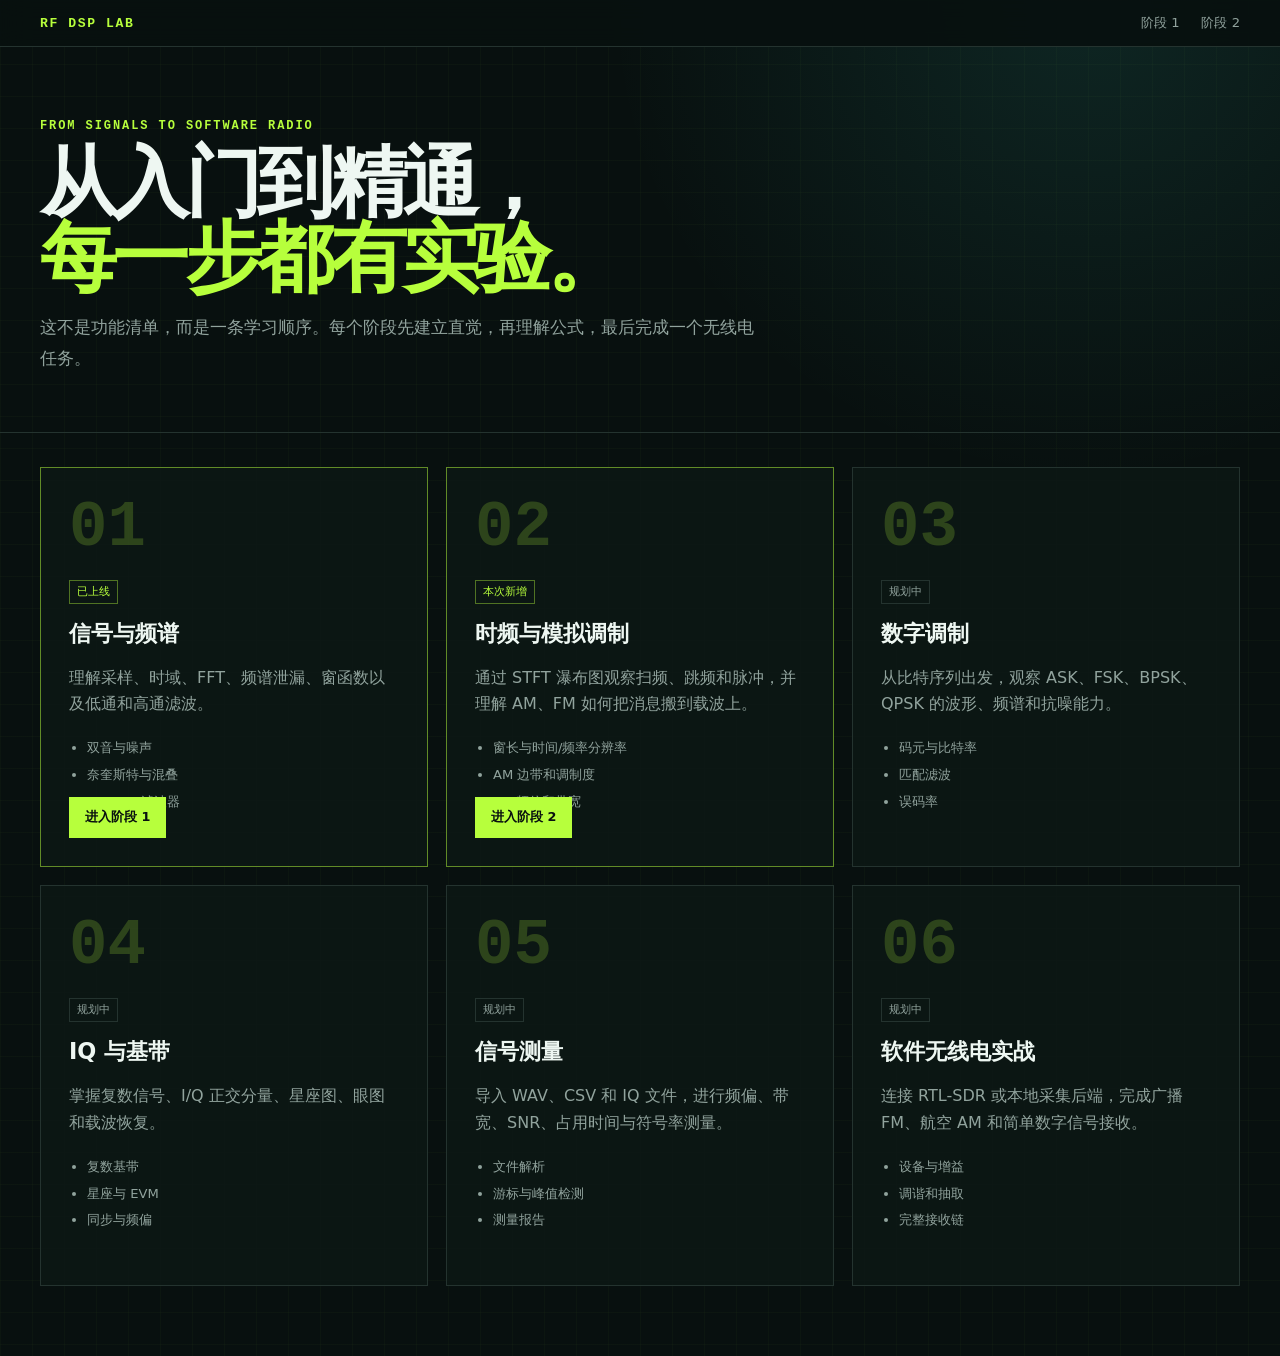
==== roadmap.html @ 9248a570 "feat: release RF DSP Lab v0.2.0" ====
<!doctype html>
<html lang="zh-CN">
<head>
  <meta charset="UTF-8">
  <meta name="viewport" content="width=device-width, initial-scale=1.0">
  <title>学习路线 | RF DSP Lab</title>
  <link rel="stylesheet" href="styles.css">
  <link rel="stylesheet" href="stage2.css">
</head>
<body>
  <nav class="top-nav">
    <a class="brand" href="roadmap.html">RF DSP LAB</a>
    <div>
      <a href="index.html">阶段 1</a>
      <a href="stage2.html">阶段 2</a>
    </div>
  </nav>

  <header class="route-hero">
    <p class="eyebrow">FROM SIGNALS TO SOFTWARE RADIO</p>
    <h1>从入门到精通，<br><span>每一步都有实验。</span></h1>
    <p>这不是功能清单，而是一条学习顺序。每个阶段先建立直觉，再理解公式，最后完成一个无线电任务。</p>
  </header>

  <main class="route-main">
    <section class="route-grid">
      <article class="route-card active">
        <div class="route-number">01</div>
        <p class="route-state">已上线</p>
        <h2>信号与频谱</h2>
        <p>理解采样、时域、FFT、频谱泄漏、窗函数以及低通和高通滤波。</p>
        <ul>
          <li>双音与噪声</li>
          <li>奈奎斯特与混叠</li>
          <li>FIR / IIR 滤波器</li>
        </ul>
        <a class="route-button" href="index.html">进入阶段 1</a>
      </article>

      <article class="route-card active">
        <div class="route-number">02</div>
        <p class="route-state">本次新增</p>
        <h2>时频与模拟调制</h2>
        <p>通过 STFT 瀑布图观察扫频、跳频和脉冲，并理解 AM、FM 如何把消息搬到载波上。</p>
        <ul>
          <li>窗长与时间/频率分辨率</li>
          <li>AM 边带和调制度</li>
          <li>FM 频偏和带宽</li>
        </ul>
        <a class="route-button" href="stage2.html">进入阶段 2</a>
      </article>

      <article class="route-card">
        <div class="route-number">03</div>
        <p class="route-state muted">规划中</p>
        <h2>数字调制</h2>
        <p>从比特序列出发，观察 ASK、FSK、BPSK、QPSK 的波形、频谱和抗噪能力。</p>
        <ul>
          <li>码元与比特率</li>
          <li>匹配滤波</li>
          <li>误码率</li>
        </ul>
      </article>

      <article class="route-card">
        <div class="route-number">04</div>
        <p class="route-state muted">规划中</p>
        <h2>IQ 与基带</h2>
        <p>掌握复数信号、I/Q 正交分量、星座图、眼图和载波恢复。</p>
        <ul>
          <li>复数基带</li>
          <li>星座与 EVM</li>
          <li>同步与频偏</li>
        </ul>
      </article>

      <article class="route-card">
        <div class="route-number">05</div>
        <p class="route-state muted">规划中</p>
        <h2>信号测量</h2>
        <p>导入 WAV、CSV 和 IQ 文件，进行频偏、带宽、SNR、占用时间与符号率测量。</p>
        <ul>
          <li>文件解析</li>
          <li>游标与峰值检测</li>
          <li>测量报告</li>
        </ul>
      </article>

      <article class="route-card">
        <div class="route-number">06</div>
        <p class="route-state muted">规划中</p>
        <h2>软件无线电实战</h2>
        <p>连接 RTL-SDR 或本地采集后端，完成广播 FM、航空 AM 和简单数字信号接收。</p>
        <ul>
          <li>设备与增益</li>
          <li>调谐和抽取</li>
          <li>完整接收链</li>
        </ul>
      </article>
    </section>
  </main>
</body>
</html>
---- styles.css ----
:root {
  color-scheme: dark;
  --bg: #08100f;
  --panel: #0d1715;
  --card: #101d1a;
  --line: #24332f;
  --text: #eef7f2;
  --muted: #91a39d;
  --acid: #b7ff3c;
  --cyan: #45e8d4;
  --orange: #ff9f43;
  --danger: #ff6b64;
}

* {
  box-sizing: border-box;
}

body {
  margin: 0;
  min-width: 320px;
  color: var(--text);
  background:
    radial-gradient(circle at 85% 0%, rgba(69, 232, 212, 0.1), transparent 30rem),
    linear-gradient(rgba(183, 255, 60, 0.025) 1px, transparent 1px),
    linear-gradient(90deg, rgba(183, 255, 60, 0.025) 1px, transparent 1px),
    var(--bg);
  background-size: auto, 32px 32px, 32px 32px, auto;
  font-family: Inter, "Microsoft YaHei", system-ui, sans-serif;
}

button,
input,
select {
  font: inherit;
}

.hero {
  display: flex;
  justify-content: space-between;
  gap: 3rem;
  max-width: 1480px;
  margin: 0 auto;
  padding: 64px 40px 48px;
  border-bottom: 1px solid var(--line);
}

.eyebrow,
.chart-kicker {
  margin: 0 0 12px;
  color: var(--acid);
  font-family: "Cascadia Code", Consolas, monospace;
  font-size: 0.75rem;
  font-weight: 700;
  letter-spacing: 0.16em;
}

h1 {
  margin: 0;
  max-width: 760px;
  font-size: clamp(2.5rem, 6vw, 5rem);
  line-height: 0.98;
  letter-spacing: -0.06em;
}

h1 span {
  color: var(--acid);
}

.intro {
  max-width: 700px;
  margin: 28px 0 0;
  color: var(--muted);
  font-size: 1.05rem;
  line-height: 1.8;
}

.status-card {
  align-self: flex-start;
  display: flex;
  align-items: center;
  gap: 12px;
  min-width: 220px;
  padding: 16px 18px;
  border: 1px solid var(--line);
  background: rgba(13, 23, 21, 0.8);
}

.status-card small {
  display: block;
  margin-top: 4px;
  color: var(--muted);
}

.status-dot {
  width: 10px;
  height: 10px;
  border-radius: 50%;
  background: var(--acid);
  box-shadow: 0 0 16px var(--acid);
}

main {
  display: grid;
  grid-template-columns: 340px minmax(0, 1fr);
  gap: 28px;
  max-width: 1480px;
  margin: 0 auto;
  padding: 32px 40px 60px;
}

.control-panel {
  align-self: start;
  position: sticky;
  top: 20px;
  border: 1px solid var(--line);
  background: rgba(13, 23, 21, 0.94);
}

.panel-heading {
  display: flex;
  align-items: center;
  justify-content: space-between;
  padding: 18px 20px;
  border-bottom: 1px solid var(--line);
  font-weight: 700;
}

.text-button {
  border: 0;
  color: var(--acid);
  background: none;
  cursor: pointer;
  font-size: 0.8rem;
}

.control-section {
  display: grid;
  grid-template-columns: 48px 1fr;
  border-bottom: 1px solid var(--line);
}

.section-index {
  padding-top: 22px;
  border-right: 1px solid var(--line);
  color: var(--acid);
  font-family: "Cascadia Code", Consolas, monospace;
  text-align: center;
}

.control-content {
  padding: 20px;
}

.control-content h2 {
  margin: 0 0 20px;
  font-size: 1rem;
}

label {
  display: block;
  margin-top: 18px;
  color: var(--muted);
  font-size: 0.8rem;
}

label output {
  float: right;
  color: var(--text);
  font-family: "Cascadia Code", Consolas, monospace;
}

.value-control {
  display: grid;
  grid-template-columns: 1fr auto;
  align-items: center;
  gap: 8px;
  margin-top: 8px;
  padding-right: 10px;
  border: 1px solid var(--line);
  color: var(--muted);
  background: #08110f;
  font-family: "Cascadia Code", Consolas, monospace;
}

.number-input {
  min-width: 0;
  width: 100%;
  padding: 9px 10px;
  border: 0;
  color: var(--text);
  background: transparent;
  outline: none;
  font-family: "Cascadia Code", Consolas, monospace;
}

.value-control:focus-within {
  border-color: var(--acid);
}

.control-hint {
  margin: 10px 0 0;
  color: #71857e;
  font-size: 0.72rem;
  line-height: 1.55;
}

.filter-parameters {
  margin-top: 14px;
  padding: 2px 12px 14px;
  border-left: 2px solid rgba(183, 255, 60, 0.28);
  background: rgba(183, 255, 60, 0.025);
}

.filter-parameters[hidden] {
  display: none;
}

.signal-state {
  display: inline-block;
  margin-top: 8px;
  padding: 3px 7px;
  border: 1px solid rgba(183, 255, 60, 0.35);
  color: var(--acid);
  font-size: 0.68rem;
}

.signal-state.is-off {
  border-color: var(--line);
  color: var(--muted);
}

.value-control.is-disabled {
  opacity: 0.45;
}

input:disabled {
  cursor: not-allowed;
}

select {
  width: 100%;
  margin-top: 8px;
  padding: 10px 12px;
  border: 1px solid var(--line);
  border-radius: 0;
  color: var(--text);
  background: #08110f;
}

input[type="range"] {
  width: 100%;
  height: 3px;
  margin-top: 14px;
  accent-color: var(--acid);
}

.workspace {
  min-width: 0;
}

.warning {
  margin-bottom: 20px;
  padding: 14px 18px;
  border-left: 3px solid var(--danger);
  color: #ffd8d6;
  background: rgba(255, 107, 100, 0.1);
}

.metrics {
  display: grid;
  grid-template-columns: repeat(4, 1fr);
  gap: 1px;
  margin-bottom: 20px;
  border: 1px solid var(--line);
  background: var(--line);
}

.metrics article {
  padding: 18px;
  background: var(--panel);
}

.metrics small {
  display: block;
  margin-bottom: 7px;
  color: var(--muted);
}

.metrics strong {
  display: block;
  color: var(--acid);
  font-family: "Cascadia Code", Consolas, monospace;
  font-size: 1rem;
  line-height: 1.4;
  overflow-wrap: anywhere;
}

label.is-disabled {
  opacity: 0.5;
}

.chart-card,
.lesson-card {
  margin-bottom: 20px;
  padding: 24px;
  border: 1px solid var(--line);
  background: rgba(16, 29, 26, 0.92);
}

.chart-heading {
  display: flex;
  align-items: flex-start;
  justify-content: space-between;
  gap: 24px;
  margin-bottom: 18px;
}

.chart-heading h2,
.lesson-card h2 {
  margin: 0;
  font-size: 1.35rem;
}

.legend {
  display: flex;
  justify-content: flex-end;
  gap: 18px;
  color: var(--muted);
  font-size: 0.75rem;
}

.chart-heading-side {
  display: grid;
  justify-items: end;
  gap: 14px;
}

.chart-toolbar {
  display: flex;
  flex-wrap: wrap;
  justify-content: flex-end;
  gap: 6px;
}

.chart-toolbar button {
  min-width: 36px;
  padding: 6px 9px;
  border: 1px solid var(--line);
  color: var(--muted);
  background: #09120f;
  cursor: pointer;
  font-family: "Cascadia Code", Consolas, monospace;
  font-size: 0.72rem;
}

.chart-toolbar button:hover,
.chart-toolbar button:focus-visible {
  border-color: var(--acid);
  color: var(--acid);
  outline: none;
}

.legend i {
  display: inline-block;
  width: 18px;
  height: 2px;
  margin-right: 7px;
  vertical-align: middle;
}

.legend .is-hidden {
  display: none;
}

.legend .raw {
  background: var(--cyan);
}

.legend .filtered {
  background: var(--acid);
}

.chart-stage {
  position: relative;
  overflow: hidden;
  background: #09120f;
}

canvas {
  display: block;
  width: 100%;
  height: clamp(260px, 30vw, 380px);
  background: #09120f;
  cursor: crosshair;
  touch-action: none;
  user-select: none;
}

canvas.is-dragging {
  cursor: grabbing;
}

canvas:focus-visible {
  outline: 1px solid var(--acid);
  outline-offset: -1px;
}

.chart-cursor {
  position: absolute;
  top: 10px;
  right: 12px;
  padding: 5px 8px;
  color: #b8c7c2;
  background: rgba(8, 16, 15, 0.82);
  pointer-events: none;
  font-family: "Cascadia Code", Consolas, monospace;
  font-size: 0.68rem;
}

.chart-footer {
  display: flex;
  align-items: baseline;
  justify-content: space-between;
  gap: 20px;
}

.chart-note {
  margin: 16px 0 0;
  color: var(--muted);
  font-size: 0.82rem;
  line-height: 1.6;
}

.range-readout {
  flex: 0 0 auto;
  margin-top: 16px;
  color: var(--acid);
  font-family: "Cascadia Code", Consolas, monospace;
  font-size: 0.72rem;
}

.lesson-card {
  display: grid;
  grid-template-columns: 220px 1fr;
  gap: 32px;
}

.lesson-card ol {
  margin: 0;
  padding: 0;
  list-style: none;
  counter-reset: tasks;
}

.lesson-card li {
  display: grid;
  grid-template-columns: minmax(150px, 0.8fr) 1.3fr;
  gap: 20px;
  align-items: center;
  padding: 14px 0;
  border-bottom: 1px solid var(--line);
  counter-increment: tasks;
}

.lesson-card li:last-child {
  border-bottom: 0;
}

.lesson-card button {
  border: 0;
  color: var(--text);
  background: none;
  cursor: pointer;
  text-align: left;
}

.lesson-card button::before {
  content: "0" counter(tasks) " / ";
  color: var(--acid);
  font-family: "Cascadia Code", Consolas, monospace;
}

.lesson-card button:hover {
  color: var(--acid);
}

.lesson-card li span {
  color: var(--muted);
  font-size: 0.85rem;
}

footer {
  display: flex;
  justify-content: space-between;
  max-width: 1400px;
  margin: 0 auto;
  padding: 24px 0 40px;
  border-top: 1px solid var(--line);
  color: var(--muted);
  font-size: 0.8rem;
}

@media (max-width: 960px) {
  .hero {
    padding: 40px 22px;
  }

  .status-card {
    display: none;
  }

  main {
    grid-template-columns: 1fr;
    padding: 24px 22px 50px;
  }

  .control-panel {
    position: static;
  }

  .metrics {
    grid-template-columns: repeat(2, 1fr);
  }

  .lesson-card {
    grid-template-columns: 1fr;
  }

  footer {
    margin: 0 22px;
  }
}

@media (max-width: 580px) {
  .metrics {
    grid-template-columns: 1fr;
  }

  .chart-heading,
  footer {
    align-items: flex-start;
    flex-direction: column;
  }

  .chart-heading-side {
    width: 100%;
    justify-items: start;
  }

  .chart-toolbar,
  .legend {
    justify-content: flex-start;
    flex-wrap: wrap;
  }

  .chart-footer {
    align-items: flex-start;
    flex-direction: column;
    gap: 0;
  }

  .lesson-card li {
    grid-template-columns: 1fr;
    gap: 5px;
  }

  canvas {
    height: 240px;
  }
}
---- stage2.css ----
.top-nav {
  position: sticky;
  top: 0;
  z-index: 20;
  display: flex;
  align-items: center;
  justify-content: space-between;
  padding: 14px 40px;
  border-bottom: 1px solid var(--line);
  background: rgba(8, 16, 15, 0.94);
  backdrop-filter: blur(14px);
}

[hidden] {
  display: none !important;
}

.top-nav a {
  color: var(--muted);
  text-decoration: none;
  font-size: 0.82rem;
}

.top-nav div {
  display: flex;
  gap: 22px;
}

.top-nav .brand,
.top-nav a:hover,
.top-nav .current {
  color: var(--acid);
}

.top-nav .brand {
  font-family: "Cascadia Code", Consolas, monospace;
  font-weight: 700;
  letter-spacing: 0.12em;
}

.stage-hero,
.route-hero {
  display: flex;
  align-items: flex-start;
  justify-content: space-between;
  gap: 30px;
  max-width: 1480px;
  margin: 0 auto;
  padding: 54px 40px 42px;
  border-bottom: 1px solid var(--line);
}

.route-hero {
  display: block;
  max-width: 1400px;
  padding-top: 72px;
}

.route-hero > p:last-child {
  max-width: 720px;
  color: var(--muted);
  font-size: 1.05rem;
  line-height: 1.8;
}

.route-button {
  display: inline-block;
  padding: 11px 15px;
  border: 1px solid var(--acid);
  color: #08100f;
  background: var(--acid);
  text-decoration: none;
  font-size: 0.8rem;
  font-weight: 700;
}

.route-button.ghost {
  flex: 0 0 auto;
  color: var(--acid);
  background: transparent;
}

.stage-layout {
  display: grid;
  grid-template-columns: 340px minmax(0, 1fr);
  gap: 28px;
  max-width: 1480px;
  margin: 0 auto;
  padding: 32px 40px 60px;
}

.stage-controls {
  position: sticky;
  top: 72px;
}

.concept-strip {
  display: grid;
  grid-template-columns: repeat(4, 1fr);
  gap: 1px;
  margin-bottom: 20px;
  border: 1px solid var(--line);
  background: var(--line);
}

.concept-strip article {
  padding: 18px;
  background: var(--panel);
}

.concept-strip small,
.concept-strip strong {
  display: block;
}

.concept-strip small {
  margin-bottom: 7px;
  color: var(--muted);
}

.concept-strip strong {
  color: var(--acid);
  font-family: "Cascadia Code", Consolas, monospace;
  line-height: 1.35;
}

.explanation-card {
  display: grid;
  grid-template-columns: minmax(230px, 0.8fr) 1.5fr;
  gap: 34px;
  align-items: center;
  border-left: 3px solid var(--acid);
}

.explanation-card h2 {
  margin: 0;
}

.explanation-card > p {
  margin: 0;
  color: var(--muted);
  line-height: 1.8;
}

.heat-legend {
  display: flex;
  align-items: center;
  gap: 8px;
  color: var(--muted);
  font-size: 0.7rem;
}

.heat-legend i {
  width: 100px;
  height: 8px;
  background: linear-gradient(90deg, #07120f, #126b72, #b7ff3c, #fff7b1);
}

#spectrogramCanvas {
  image-rendering: auto;
}

.chart-badge {
  display: inline-block;
  padding: 5px 8px;
  border: 1px solid var(--line);
  color: var(--muted);
  background: #09120f;
  font-family: "Cascadia Code", Consolas, monospace;
  font-size: 0.68rem;
}

.legend b {
  font-weight: 400;
}

.warning-text {
  color: var(--danger) !important;
}

.route-main {
  display: block;
  max-width: 1400px;
  padding: 34px 40px 70px;
}

.route-grid {
  display: grid;
  grid-template-columns: repeat(3, 1fr);
  gap: 18px;
}

.route-card {
  position: relative;
  min-height: 390px;
  padding: 28px;
  border: 1px solid var(--line);
  background: rgba(13, 23, 21, 0.84);
}

.route-card.active {
  border-color: rgba(183, 255, 60, 0.5);
}

.route-number {
  color: rgba(183, 255, 60, 0.2);
  font-family: "Cascadia Code", Consolas, monospace;
  font-size: 4rem;
  font-weight: 800;
  line-height: 1;
}

.route-state {
  display: inline-block;
  margin: 20px 0 10px;
  padding: 4px 7px;
  border: 1px solid rgba(183, 255, 60, 0.4);
  color: var(--acid);
  font-size: 0.68rem;
}

.route-state.muted {
  border-color: var(--line);
  color: var(--muted);
}

.route-card h2 {
  margin: 4px 0 13px;
  font-size: 1.4rem;
}

.route-card p:not(.route-state),
.route-card li {
  color: var(--muted);
  line-height: 1.65;
}

.route-card ul {
  margin: 20px 0 26px;
  padding-left: 18px;
}

.route-card li {
  margin: 5px 0;
  font-size: 0.82rem;
}

.route-card .route-button {
  position: absolute;
  bottom: 28px;
  left: 28px;
}

footer a {
  color: var(--acid);
  text-decoration: none;
}

.next-stage-link {
  display: grid;
  grid-template-columns: auto auto 32px;
  align-items: center;
  gap: 10px;
  padding: 12px 14px;
  border: 1px solid transparent;
  color: var(--muted);
  text-decoration: none;
  transition: border-color 160ms ease, color 160ms ease, background 160ms ease;
}

.next-stage-link span {
  color: var(--muted);
  font-size: 0.72rem;
  text-transform: uppercase;
}

.next-stage-link strong {
  color: var(--text);
  font-weight: 500;
}

.next-stage-link i {
  color: var(--acid);
  font-size: 1.4rem;
  font-style: normal;
  text-align: right;
  transition: transform 160ms ease;
}

.next-stage-link:hover,
.next-stage-link:focus-visible {
  border-color: rgba(183, 255, 60, 0.45);
  color: var(--acid);
  background: rgba(183, 255, 60, 0.04);
  outline: none;
}

.next-stage-link:hover i,
.next-stage-link:focus-visible i {
  transform: translateX(4px);
}

.footer-links {
  display: flex;
  gap: 24px;
}

@media (max-width: 1050px) {
  .route-grid {
    grid-template-columns: repeat(2, 1fr);
  }
}

@media (max-width: 960px) {
  .stage-layout {
    grid-template-columns: 1fr;
    padding: 24px 22px 50px;
  }

  .stage-controls {
    position: static;
  }

  .stage-hero,
  .route-hero {
    padding: 40px 22px;
  }
}

@media (max-width: 680px) {
  .top-nav {
    padding: 13px 18px;
  }

  .top-nav div {
    gap: 12px;
  }

  .stage-hero {
    flex-direction: column;
  }

  .next-stage-link {
    grid-template-columns: 1fr 28px;
  }

  .next-stage-link span {
    display: none;
  }

  .concept-strip,
  .route-grid {
    grid-template-columns: 1fr;
  }

  .explanation-card {
    grid-template-columns: 1fr;
  }

  .route-main {
    padding: 24px 22px 50px;
  }
}
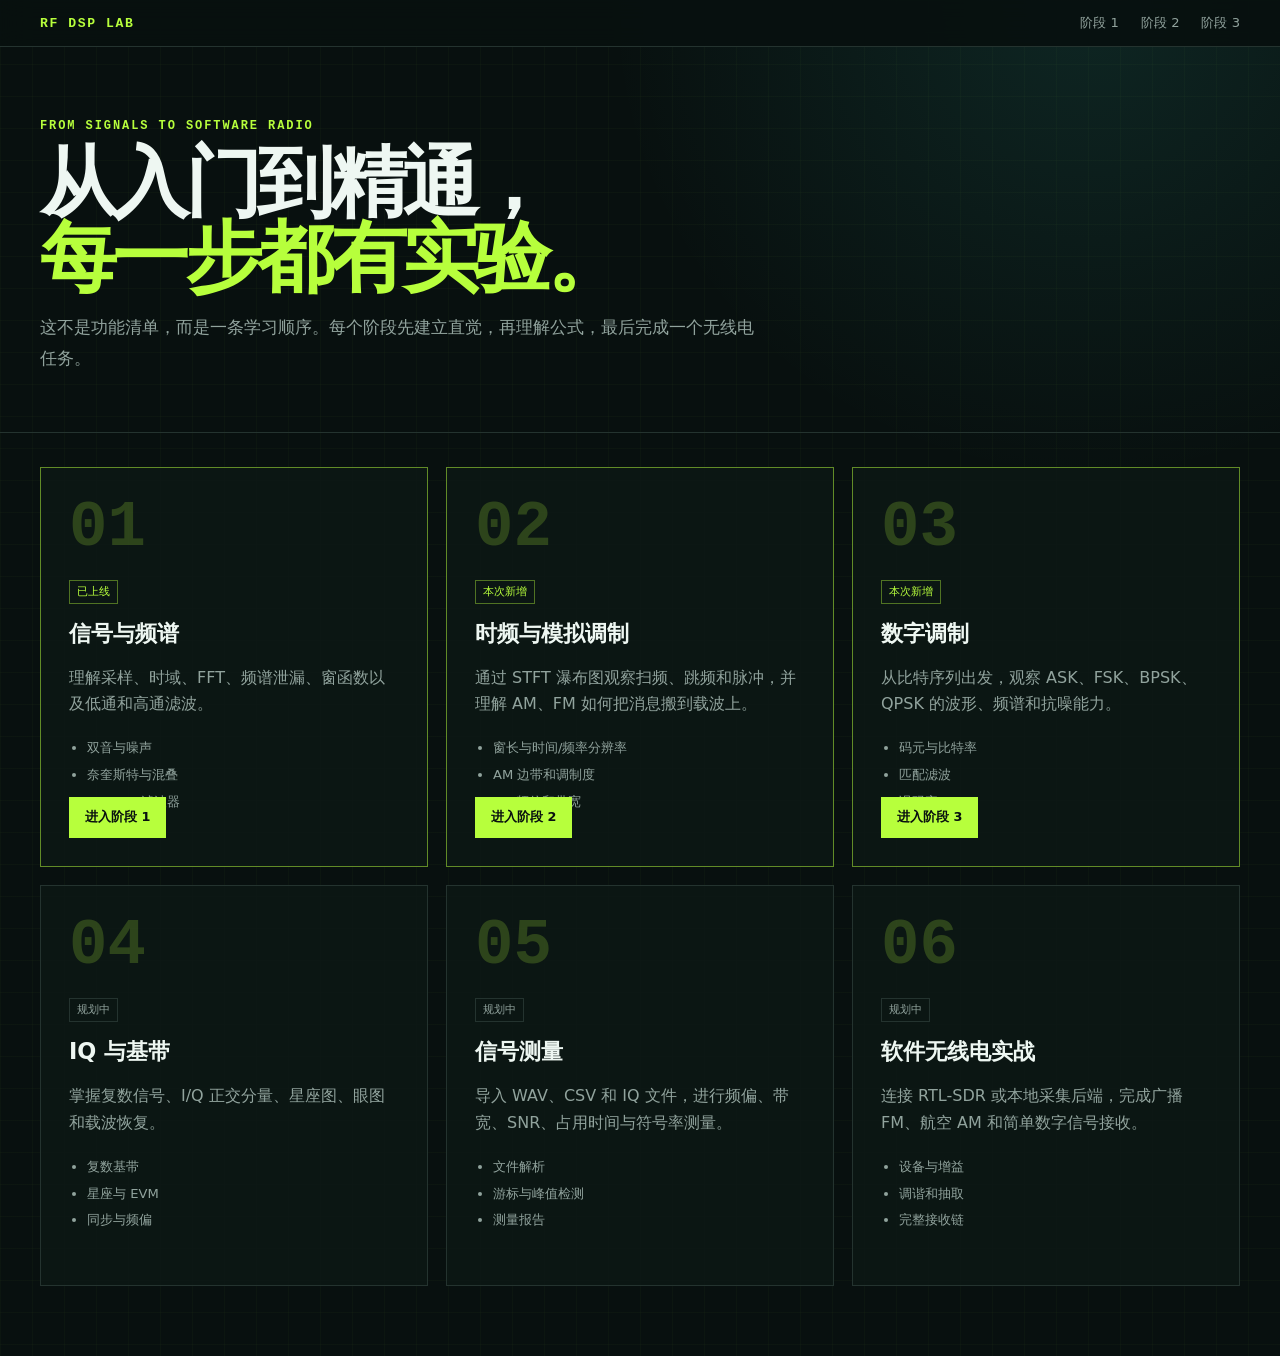
==== commit 24c7f931: "feat: release RF DSP Lab v0.3.0" ====
--- a/roadmap.html
+++ b/roadmap.html
@@ -13,6 +13,7 @@
     <div>
       <a href="index.html">阶段 1</a>
       <a href="stage2.html">阶段 2</a>
+      <a href="stage3.html">阶段 3</a>
     </div>
   </nav>
 
@@ -50,9 +51,9 @@
         <a class="route-button" href="stage2.html">进入阶段 2</a>
       </article>
 
-      <article class="route-card">
+      <article class="route-card active">
         <div class="route-number">03</div>
-        <p class="route-state muted">规划中</p>
+        <p class="route-state">本次新增</p>
         <h2>数字调制</h2>
         <p>从比特序列出发，观察 ASK、FSK、BPSK、QPSK 的波形、频谱和抗噪能力。</p>
         <ul>
@@ -60,6 +61,7 @@
           <li>匹配滤波</li>
           <li>误码率</li>
         </ul>
+        <a class="route-button" href="stage3.html">进入阶段 3</a>
       </article>
 
       <article class="route-card">
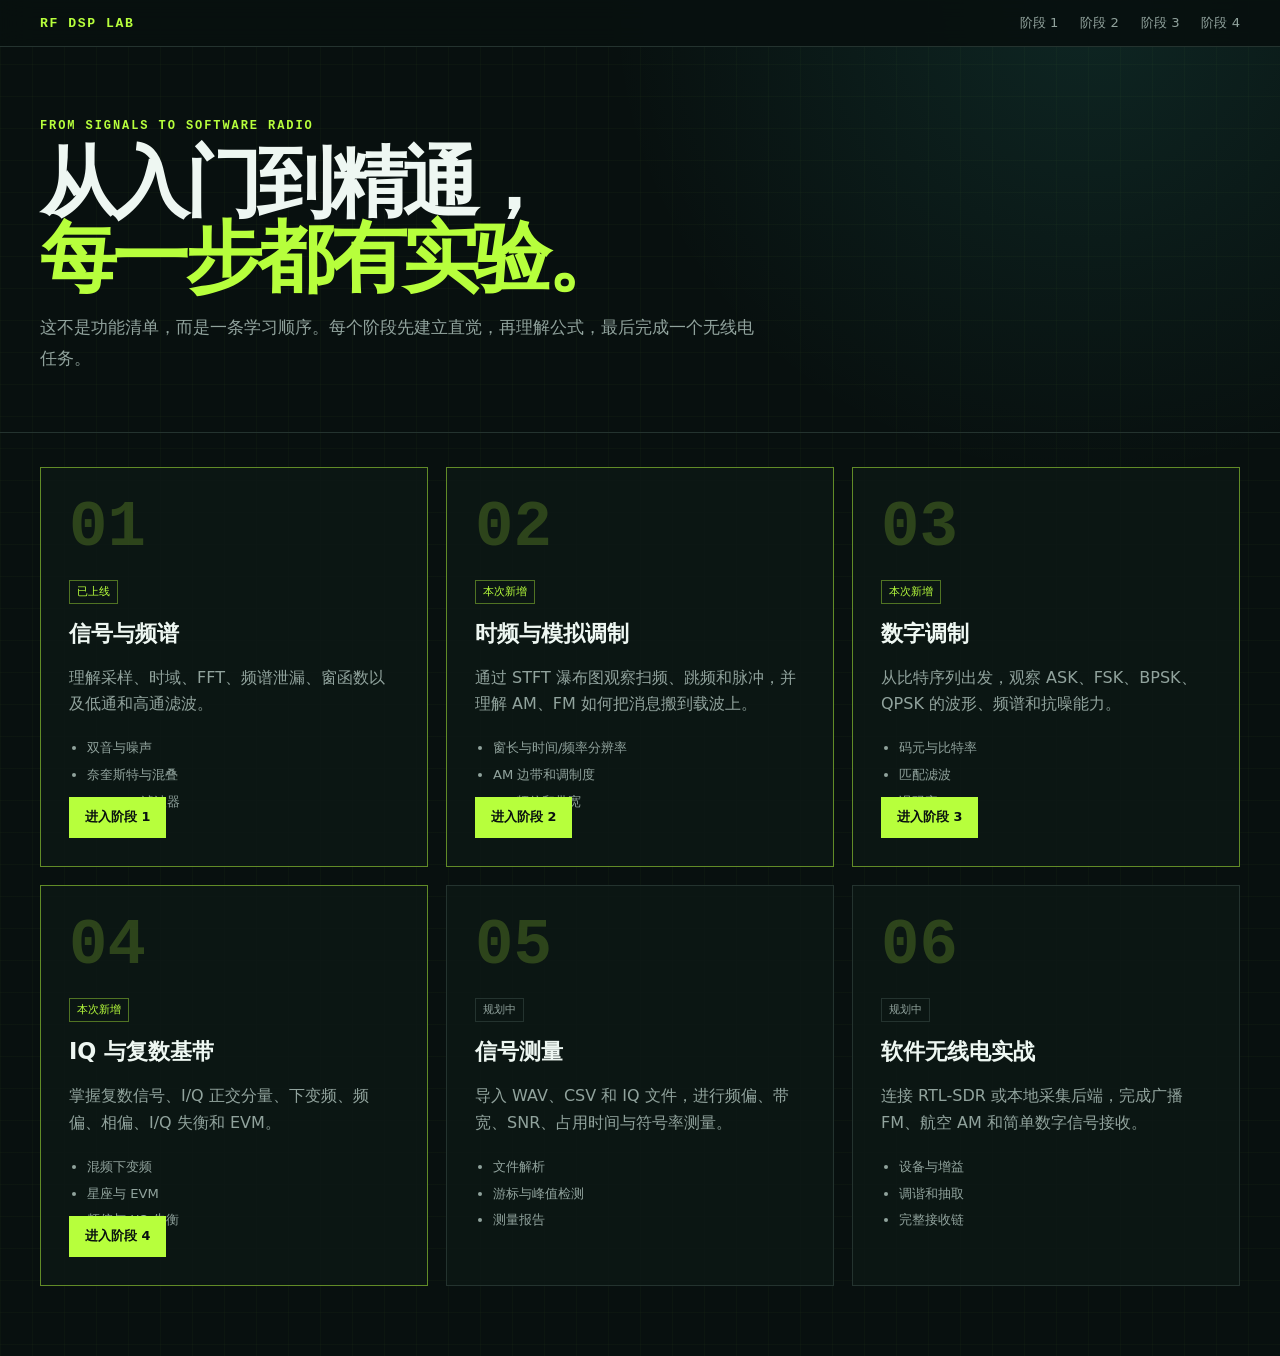
==== commit f44b85b6: "feat: release RF DSP Lab v0.4.0" ====
--- a/roadmap.html
+++ b/roadmap.html
@@ -14,6 +14,7 @@
       <a href="index.html">阶段 1</a>
       <a href="stage2.html">阶段 2</a>
       <a href="stage3.html">阶段 3</a>
+      <a href="stage4.html">阶段 4</a>
     </div>
   </nav>
 
@@ -64,16 +65,17 @@
         <a class="route-button" href="stage3.html">进入阶段 3</a>
       </article>
 
-      <article class="route-card">
+      <article class="route-card active">
         <div class="route-number">04</div>
-        <p class="route-state muted">规划中</p>
-        <h2>IQ 与基带</h2>
-        <p>掌握复数信号、I/Q 正交分量、星座图、眼图和载波恢复。</p>
+        <p class="route-state">本次新增</p>
+        <h2>IQ 与复数基带</h2>
+        <p>掌握复数信号、I/Q 正交分量、下变频、频偏、相偏、I/Q 失衡和 EVM。</p>
         <ul>
-          <li>复数基带</li>
+          <li>混频下变频</li>
           <li>星座与 EVM</li>
-          <li>同步与频偏</li>
+          <li>频偏与 I/Q 失衡</li>
         </ul>
+        <a class="route-button" href="stage4.html">进入阶段 4</a>
       </article>
 
       <article class="route-card">
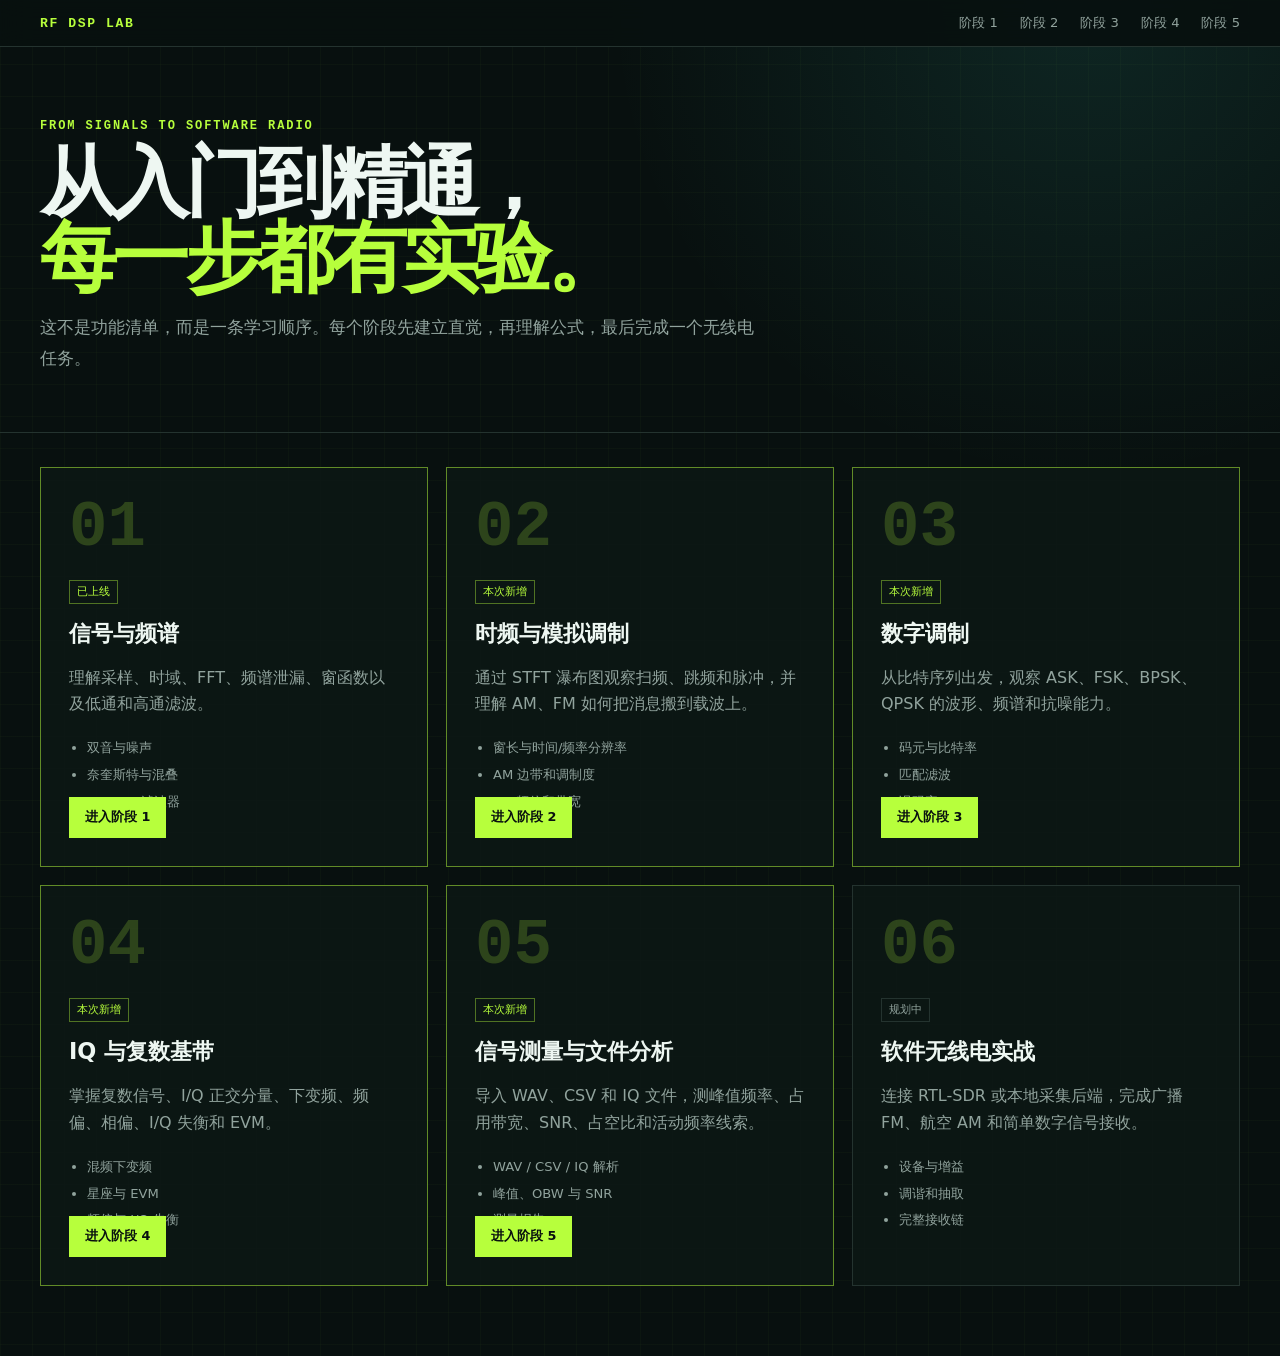
==== commit a3018d93: "feat: release RF DSP Lab v0.5.0" ====
--- a/roadmap.html
+++ b/roadmap.html
@@ -15,6 +15,7 @@
       <a href="stage2.html">阶段 2</a>
       <a href="stage3.html">阶段 3</a>
       <a href="stage4.html">阶段 4</a>
+      <a href="stage5.html">阶段 5</a>
     </div>
   </nav>
 
@@ -78,16 +79,17 @@
         <a class="route-button" href="stage4.html">进入阶段 4</a>
       </article>
 
-      <article class="route-card">
+      <article class="route-card active">
         <div class="route-number">05</div>
-        <p class="route-state muted">规划中</p>
-        <h2>信号测量</h2>
-        <p>导入 WAV、CSV 和 IQ 文件，进行频偏、带宽、SNR、占用时间与符号率测量。</p>
+        <p class="route-state">本次新增</p>
+        <h2>信号测量与文件分析</h2>
+        <p>导入 WAV、CSV 和 IQ 文件，测峰值频率、占用带宽、SNR、占空比和活动频率线索。</p>
         <ul>
-          <li>文件解析</li>
-          <li>游标与峰值检测</li>
+          <li>WAV / CSV / IQ 解析</li>
+          <li>峰值、OBW 与 SNR</li>
           <li>测量报告</li>
         </ul>
+        <a class="route-button" href="stage5.html">进入阶段 5</a>
       </article>
 
       <article class="route-card">
